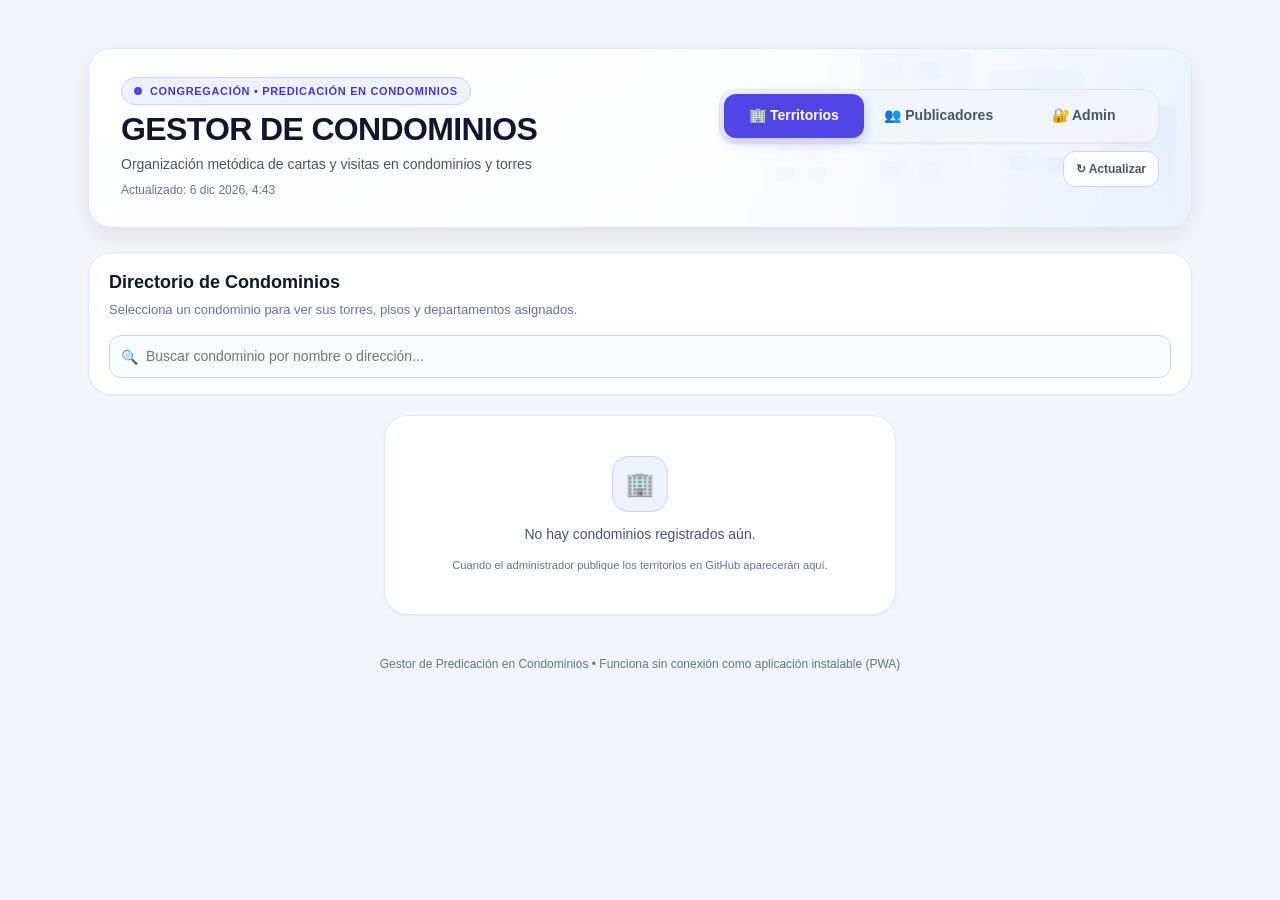
==== index.html @ 6f437507 "Inicializar Gestor de Predicación en Condominios (PWA + JSON + GitHub Pages)" ====
<!DOCTYPE html>
<html lang="es">
<head>
  <meta charset="UTF-8">
  <meta name="viewport" content="width=device-width, initial-scale=1.0, viewport-fit=cover">
  <meta name="description" content="Gestor de Predicación en Condominios: organización metódica de cartas, visitas, torres y asignaciones.">
  <meta name="theme-color" content="#4338ca">
  <meta name="apple-mobile-web-app-capable" content="yes">
  <meta name="apple-mobile-web-app-status-bar-style" content="default">
  <meta name="apple-mobile-web-app-title" content="Condominios">

  <title>Gestor de Predicación en Condominios</title>

  <link rel="manifest" href="./manifest.json">
  <link rel="icon" type="image/svg+xml" href="./assets/icons/icon.svg">
  <link rel="icon" type="image/png" sizes="192x192" href="./assets/icons/icon-192.png">
  <link rel="apple-touch-icon" href="./assets/icons/apple-touch-icon.png">

  <link rel="stylesheet" href="./css/variables.css">
  <link rel="stylesheet" href="./css/main.css">
  <link rel="stylesheet" href="./css/layout.css">
  <link rel="stylesheet" href="./css/components.css">
  <link rel="stylesheet" href="./css/admin.css">
</head>
<body>
  <a class="skip-link" href="#main-content">Ir al contenido principal</a>

  <div class="app-shell">
    <!-- Banners de estado: offline, caché antigua, actualización PWA, cambios sin publicar -->
    <div id="system-banners" class="status-bar-stack" aria-live="polite"></div>

    <!-- Encabezado principal -->
    <header class="app-header">
      <div class="app-header__inner">
        <div class="app-header__brand">
          <span class="app-badge">
            <span class="app-badge__dot" aria-hidden="true"></span>
            <span id="header-congregation-badge">Congregación • Predicación en Condominios</span>
          </span>
          <h1 id="header-app-title" class="app-header__title">GESTOR DE CONDOMINIOS</h1>
          <p id="header-app-subtitle" class="app-header__subtitle">
            Organización metódica de cartas y visitas en condominios y torres
          </p>
          <div class="app-header__meta">
            <span id="header-sync-status">Cargando datos...</span>
          </div>
        </div>

        <div class="app-header__nav-wrap">
          <nav class="tab-nav" role="tablist" aria-label="Secciones principales">
            <button type="button" role="tab" aria-selected="true" aria-controls="tab-territorios" id="btn-tab-territorios" class="tab-btn is-active">
              🏢 Territorios
            </button>
            <button type="button" role="tab" aria-selected="false" aria-controls="tab-hermanos" id="btn-tab-hermanos" class="tab-btn">
              👥 Publicadores
            </button>
            <button type="button" role="tab" aria-selected="false" aria-controls="tab-admin" id="btn-tab-admin" class="tab-btn">
              🔐 Admin
            </button>
          </nav>

          <div class="header-actions">
            <button type="button" id="btn-refresh-data" class="btn btn--secondary btn--sm" title="Consultar últimas actualizaciones">
              ↻ Actualizar
            </button>
            <button type="button" id="btn-install-pwa" class="btn btn--primary btn--sm hidden">
              📲 Instalar App
            </button>
          </div>
        </div>
      </div>
    </header>

    <main id="main-content">
      <!-- PESTAÑA 1: TERRITORIOS -->
      <section id="tab-territorios" class="tab-panel" role="tabpanel" aria-labelledby="btn-tab-territorios">
        <div class="section-toolbar">
          <div class="section-toolbar__top">
            <div>
              <h2 class="section-title">Directorio de Condominios</h2>
              <p class="section-desc">Selecciona un condominio para ver sus torres, pisos y departamentos asignados.</p>
            </div>
            <button type="button" id="btn-nuevo-condominio" class="btn btn--primary hidden">
              + Nuevo Condominio
            </button>
          </div>

          <div class="toolbar-controls">
            <div class="search-box">
              <span class="search-box__icon" aria-hidden="true">🔍</span>
              <label for="search-condos" class="sr-only">Buscar condominio</label>
              <input type="search" id="search-condos" class="input search-box__input" placeholder="Buscar condominio por nombre o dirección...">
            </div>
          </div>
        </div>

        <div id="app-container" class="cards-grid"></div>
      </section>

      <!-- PESTAÑA 2: PUBLICADORES / HERMANOS -->
      <section id="tab-hermanos" class="tab-panel hidden" role="tabpanel" aria-labelledby="btn-tab-hermanos">
        <div class="panel-surface">
          <div class="section-toolbar__top">
            <div>
              <h2 class="section-title">Publicadores / Hermanos</h2>
              <p class="section-desc">Consulta las asignaciones activas por publicador, sus colores y torres fijas.</p>
            </div>
            <button type="button" id="btn-agregar-hermano" class="btn btn--primary hidden">
              + Agregar Publicador
            </button>
          </div>

          <div class="search-box">
            <span class="search-box__icon" aria-hidden="true">🔍</span>
            <label for="search-hermanos" class="sr-only">Buscar publicador</label>
            <input type="search" id="search-hermanos" class="input search-box__input" placeholder="Buscar publicador por nombre...">
          </div>

          <div id="mis-asignaciones-container" class="hidden"></div>
          <div id="hermanos-container" class="publishers-grid"></div>
        </div>
      </section>

      <!-- PESTAÑA 3: ADMINISTRACIÓN -->
      <section id="tab-admin" class="tab-panel hidden" role="tabpanel" aria-labelledby="btn-tab-admin">
        <div id="admin-container"></div>
      </section>
    </main>

    <footer class="app-footer">
      Gestor de Predicación en Condominios • Funciona sin conexión como aplicación instalable (PWA)
    </footer>
  </div>

  <!-- Ventana Operativa de Condominio -->
  <div id="modal-condo-operativo" class="modal-backdrop hidden" role="dialog" aria-modal="true" aria-labelledby="operativo-condo-nombre">
    <div id="condo-modal-box" class="modal-window">
      <div class="modal-window__header">
        <div>
          <span class="modal-window__eyebrow">Panel del Condominio</span>
          <h2 id="operativo-condo-nombre" class="modal-window__title">Nombre del Condominio</h2>
          <p id="operativo-condo-info" class="modal-window__sub">Dirección y Administración</p>
        </div>
        <div class="modal-window__actions">
          <button type="button" id="operativo-btn-editar" class="btn btn--secondary btn--sm hidden">⚙️ Configurar</button>
          <button type="button" id="operativo-btn-add-torre" class="btn btn--primary btn--sm hidden">+ Torre</button>
          <button type="button" id="condo-modal-max" class="btn btn--soft btn--icon" title="Maximizar / Restaurar" aria-label="Maximizar o restaurar ventana">⤢</button>
          <button type="button" id="condo-modal-close" class="btn btn--soft btn--icon" title="Cerrar" aria-label="Cerrar ventana">✕</button>
        </div>
      </div>
      <div id="operativo-condo-body" class="modal-window__body"></div>
    </div>
  </div>

  <!-- Ventana Operativa de Torre -->
  <div id="modal-torre-operativo" class="modal-backdrop modal-backdrop--torre hidden" role="dialog" aria-modal="true" aria-labelledby="operativo-torre-nombre">
    <div id="torre-modal-box" class="modal-window">
      <div class="modal-window__header modal-window__header--torre">
        <div>
          <span id="operativo-torre-condo-tag" class="modal-window__eyebrow">Condominio</span>
          <h2 id="operativo-torre-nombre" class="modal-window__title">Nombre de la Torre</h2>
          <p id="operativo-torre-stats" class="modal-window__sub">Avance y detalles</p>
        </div>
        <div class="modal-window__actions">
          <button type="button" id="torre-btn-excluir" class="btn btn--tower-ghost btn--sm hidden">🚫 Excluir</button>
          <button type="button" id="torre-btn-asignar" class="btn btn--tower-light btn--sm hidden">👥 Asignar</button>
          <button type="button" id="torre-btn-reiniciar" class="btn btn--tower-ghost btn--sm hidden">🔄 Reiniciar ciclo</button>
          <button type="button" id="torre-modal-max" class="btn btn--tower-ghost btn--icon" title="Maximizar / Restaurar" aria-label="Maximizar o restaurar torre">⤢</button>
          <button type="button" id="torre-modal-close" class="btn btn--tower-ghost btn--icon" title="Cerrar" aria-label="Cerrar torre">✕</button>
        </div>
      </div>
      <div id="operativo-torre-body" class="modal-window__body"></div>
    </div>
  </div>

  <!-- Modal General de Formularios / Detalle -->
  <div id="modal" class="modal-backdrop modal-backdrop--general hidden" role="dialog" aria-modal="true" aria-labelledby="modal-title">
    <div class="modal-dialog">
      <h3 id="modal-title" class="modal-dialog__title">Título</h3>
      <div id="modal-body" class="modal-dialog__body"></div>
      <div id="modal-footer" class="modal-dialog__footer">
        <button type="button" id="modal-btn-cancelar" data-close-modal class="btn btn--soft">Cerrar</button>
        <button type="button" id="modal-btn-guardar" class="btn btn--primary">Guardar</button>
      </div>
    </div>
  </div>

  <!-- Modal de Confirmación Accesible -->
  <div id="modal-confirm" class="modal-backdrop modal-backdrop--confirm hidden" role="alertdialog" aria-modal="true" aria-labelledby="confirm-title" aria-describedby="confirm-message">
    <div class="modal-dialog modal-dialog--sm">
      <h3 id="confirm-title" class="modal-dialog__title">Confirmar</h3>
      <p id="confirm-message" class="section-desc" style="font-size:0.875rem; color:var(--color-text-secondary); margin:0;"></p>
      <div class="modal-dialog__footer">
        <button type="button" id="confirm-btn-cancel" class="btn btn--soft">Cancelar</button>
        <button type="button" id="confirm-btn-accept" class="btn btn--primary">Confirmar</button>
      </div>
    </div>
  </div>

  <!-- Contenedor de Toasts -->
  <div id="toast-container" class="toast-container" aria-live="polite" aria-atomic="true"></div>

  <script type="module" src="./js/app.js"></script>
</body>
</html>
---- css/variables.css ----
/* ==========================================================================
   Variables y Tokens de Diseño - Gestor de Condominios
   ========================================================================== */

:root {
  /* Tipografía nativa de alta legibilidad sin dependencias externas */
  --font-sans: -apple-system, BlinkMacSystemFont, "Segoe UI", Roboto, "Helvetica Neue", Arial, "Noto Sans", sans-serif;
  --font-mono: ui-monospace, SFMono-Regular, Menlo, Monaco, Consolas, "Liberation Mono", monospace;

  /* Paleta base */
  --color-bg: #f1f5f9;
  --color-surface: #ffffff;
  --color-surface-alt: #f8fafc;
  --color-surface-muted: #e2e8f0;

  --color-text: #0f172a;
  --color-text-secondary: #475569;
  --color-text-muted: #64748b;

  --color-border: #e2e8f0;
  --color-border-strong: #cbd5e1;

  /* Identidad principal */
  --color-primary: #4f46e5;
  --color-primary-hover: #4338ca;
  --color-primary-dark: #312e81;
  --color-primary-soft: #eef2ff;
  --color-primary-border: #c7d2fe;

  /* Estados semánticos */
  --color-success: #059669;
  --color-success-soft: #d1fae5;
  --color-success-border: #6ee7b7;
  --color-success-text: #064e3b;

  --color-warning: #d97706;
  --color-warning-soft: #fef3c7;
  --color-warning-border: #fcd34d;
  --color-warning-text: #78350f;

  --color-danger: #dc2626;
  --color-danger-hover: #b91c1c;
  --color-danger-soft: #fee2e2;
  --color-danger-border: #fca5a5;
  --color-danger-text: #7f1d1d;

  /* Radios y sombras */
  --radius-sm: 0.5rem;
  --radius-md: 0.75rem;
  --radius-lg: 1rem;
  --radius-xl: 1.5rem;
  --radius-full: 9999px;

  --shadow-xs: 0 1px 2px rgba(15, 23, 42, 0.05);
  --shadow-sm: 0 2px 6px rgba(15, 23, 42, 0.06);
  --shadow-md: 0 8px 20px rgba(15, 23, 42, 0.08);
  --shadow-xl: 0 20px 40px rgba(15, 23, 42, 0.18);

  /* Espaciado */
  --space-1: 0.25rem;
  --space-2: 0.5rem;
  --space-3: 0.75rem;
  --space-4: 1rem;
  --space-5: 1.25rem;
  --space-6: 1.5rem;

  /* Capas z-index */
  --z-banner: 20;
  --z-modal-condo: 30;
  --z-modal-torre: 40;
  --z-modal-general: 60;
  --z-modal-confirm: 70;
  --z-toast: 80;
}

/* Paleta de colores distintivos para publicadores (WCAG AA contrastado) */
[data-color="indigo"]  { --pub-bg: #e0e7ff; --pub-border: #a5b4fc; --pub-text: #312e81; --pub-dot: #4f46e5; }
[data-color="emerald"] { --pub-bg: #d1fae5; --pub-border: #6ee7b7; --pub-text: #064e3b; --pub-dot: #059669; }
[data-color="amber"]   { --pub-bg: #fef3c7; --pub-border: #fcd34d; --pub-text: #78350f; --pub-dot: #d97706; }
[data-color="rose"]    { --pub-bg: #ffe4e6; --pub-border: #fda4af; --pub-text: #881337; --pub-dot: #e11d48; }
[data-color="cyan"]    { --pub-bg: #cffafe; --pub-border: #67e8f9; --pub-text: #164e63; --pub-dot: #0891b2; }
[data-color="purple"]  { --pub-bg: #f3e8ff; --pub-border: #d8b4fe; --pub-text: #581c87; --pub-dot: #9333ea; }
[data-color="blue"]    { --pub-bg: #dbeafe; --pub-border: #93c5fd; --pub-text: #1e3a8a; --pub-dot: #2563eb; }
[data-color="violet"]  { --pub-bg: #ede9fe; --pub-border: #c4b5fd; --pub-text: #4c1d95; --pub-dot: #7c3aed; }
[data-color="orange"]  { --pub-bg: #ffedd5; --pub-border: #fdba74; --pub-text: #7c2d12; --pub-dot: #ea580c; }
[data-color="lime"]    { --pub-bg: #ecfccb; --pub-border: #bef264; --pub-text: #365314; --pub-dot: #65a30d; }
[data-color="fuchsia"] { --pub-bg: #fae8ff; --pub-border: #f0abfc; --pub-text: #701a75; --pub-dot: #c026d3; }
[data-color="slate"]   { --pub-bg: #e2e8f0; --pub-border: #94a3b8; --pub-text: #0f172a; --pub-dot: #475569; }
---- css/main.css ----
/* ==========================================================================
   Base, Reset y Accesibilidad
   ========================================================================== */

*,
*::before,
*::after {
  box-sizing: border-box;
}

html {
  -webkit-text-size-adjust: 100%;
  scroll-behavior: smooth;
}

body {
  margin: 0;
  font-family: var(--font-sans);
  font-size: 16px;
  line-height: 1.5;
  color: var(--color-text);
  background-color: var(--color-bg);
  min-height: 100dvh;
  -webkit-font-smoothing: antialiased;
  padding: env(safe-area-inset-top) env(safe-area-inset-right) env(safe-area-inset-bottom) env(safe-area-inset-left);
}

body.modal-open {
  overflow: hidden;
}

img,
svg {
  display: block;
  max-width: 100%;
}

button,
input,
select,
textarea {
  font: inherit;
  color: inherit;
}

button {
  cursor: pointer;
}

/* Foco accesible para teclado */
:focus-visible {
  outline: 3px solid var(--color-primary);
  outline-offset: 2px;
}

/* Oculto accesible para lectores de pantalla */
.sr-only {
  position: absolute;
  width: 1px;
  height: 1px;
  padding: 0;
  margin: -1px;
  overflow: hidden;
  clip: rect(0, 0, 0, 0);
  white-space: nowrap;
  border: 0;
}

.hidden {
  display: none !important;
}

::selection {
  background-color: var(--color-primary);
  color: #ffffff;
}

/* Enlace de salto al contenido */
.skip-link {
  position: absolute;
  top: -100px;
  left: var(--space-4);
  background: var(--color-primary-dark);
  color: #ffffff;
  padding: var(--space-2) var(--space-4);
  border-radius: var(--radius-md);
  font-weight: 700;
  font-size: 0.875rem;
  z-index: 100;
  text-decoration: none;
  transition: top 0.15s ease;
}

.skip-link:focus {
  top: var(--space-4);
}
---- css/layout.css ----
/* ==========================================================================
   Layout Principal, Header, Navegación y Grids Mobile-First
   ========================================================================== */

.app-shell {
  width: 100%;
  max-width: 72rem;
  margin: 0 auto;
  padding: var(--space-3);
  display: flex;
  flex-direction: column;
  gap: var(--space-5);
}

/* Barra superior de estado (offline / actualización PWA / sincronización) */
.status-bar-stack {
  display: flex;
  flex-direction: column;
  gap: var(--space-2);
}

.system-banner {
  display: flex;
  flex-wrap: wrap;
  align-items: center;
  justify-content: space-between;
  gap: var(--space-3);
  padding: var(--space-3) var(--space-4);
  border-radius: var(--radius-lg);
  font-size: 0.8125rem;
  font-weight: 600;
  border: 1px solid transparent;
  box-shadow: var(--shadow-xs);
}

.system-banner--warning {
  background-color: var(--color-warning-soft);
  border-color: var(--color-warning-border);
  color: var(--color-warning-text);
}

.system-banner--info {
  background-color: var(--color-primary-soft);
  border-color: var(--color-primary-border);
  color: var(--color-primary-dark);
}

.system-banner--success {
  background-color: var(--color-success-soft);
  border-color: var(--color-success-border);
  color: var(--color-success-text);
}

/* Header principal sin altura rígida para evitar desbordes móviles */
.app-header {
  position: relative;
  background-color: var(--color-surface);
  background-image:
    linear-gradient(110deg, rgba(255, 255, 255, 0.96) 0%, rgba(255, 255, 255, 0.88) 58%, rgba(238, 242, 255, 0.78) 100%),
    url('../assets/images/header-pattern.svg');
  background-size: cover;
  background-position: center;
  border-radius: var(--radius-xl);
  border: 1px solid var(--color-border);
  box-shadow: var(--shadow-md);
  overflow: hidden;
}

.app-header__inner {
  padding: var(--space-5);
  display: flex;
  flex-direction: column;
  gap: var(--space-4);
}

.app-header__brand {
  display: flex;
  flex-direction: column;
  gap: 0.375rem;
}

.app-badge {
  display: inline-flex;
  align-items: center;
  gap: 0.5rem;
  align-self: flex-start;
  padding: 0.3rem 0.75rem;
  border-radius: var(--radius-full);
  background-color: var(--color-primary-soft);
  border: 1px solid var(--color-primary-border);
  color: var(--color-primary-hover);
  font-size: 0.6875rem;
  font-weight: 800;
  letter-spacing: 0.06em;
  text-transform: uppercase;
}

.app-badge__dot {
  width: 0.5rem;
  height: 0.5rem;
  border-radius: var(--radius-full);
  background-color: var(--color-primary);
}

.app-header__title {
  margin: 0;
  font-size: 1.5rem;
  font-weight: 800;
  letter-spacing: -0.02em;
  line-height: 1.15;
  color: var(--color-text);
}

.app-header__subtitle {
  margin: 0;
  font-size: 0.8125rem;
  color: var(--color-text-secondary);
  font-weight: 500;
}

.app-header__meta {
  display: flex;
  flex-wrap: wrap;
  align-items: center;
  gap: var(--space-2);
  font-size: 0.75rem;
  color: var(--color-text-muted);
}

/* Navegación por pestañas */
.app-header__nav-wrap {
  display: flex;
  flex-direction: column;
  gap: var(--space-2);
}

.tab-nav {
  display: grid;
  grid-template-columns: repeat(3, minmax(0, 1fr));
  gap: 0.25rem;
  background-color: var(--color-bg);
  padding: 0.25rem;
  border-radius: var(--radius-lg);
  border: 1px solid var(--color-border);
  box-shadow: var(--shadow-xs);
}

.tab-btn {
  border: none;
  background: transparent;
  padding: 0.625rem 0.5rem;
  min-height: 44px;
  border-radius: var(--radius-md);
  font-size: 0.75rem;
  font-weight: 600;
  color: var(--color-text-secondary);
  display: inline-flex;
  align-items: center;
  justify-content: center;
  gap: 0.375rem;
  transition: background-color 0.15s ease, color 0.15s ease, box-shadow 0.15s ease;
  white-space: nowrap;
}

.tab-btn:hover {
  color: var(--color-text);
  background-color: rgba(226, 232, 240, 0.7);
}

.tab-btn.is-active {
  background-color: var(--color-primary);
  color: #ffffff;
  font-weight: 700;
  box-shadow: 0 4px 12px rgba(79, 70, 229, 0.28);
}

.header-actions {
  display: flex;
  flex-wrap: wrap;
  align-items: center;
  justify-content: space-between;
  gap: var(--space-2);
}

/* Secciones principales */
.tab-panel {
  display: flex;
  flex-direction: column;
  gap: var(--space-5);
}

.section-toolbar {
  background-color: var(--color-surface);
  border: 1px solid var(--color-border);
  border-radius: var(--radius-xl);
  padding: var(--space-4) var(--space-5);
  box-shadow: var(--shadow-xs);
  display: flex;
  flex-direction: column;
  gap: var(--space-4);
}

.section-toolbar__top {
  display: flex;
  flex-direction: column;
  gap: var(--space-3);
}

.section-title {
  margin: 0;
  font-size: 1.125rem;
  font-weight: 800;
  color: var(--color-text);
}

.section-desc {
  margin: 0.25rem 0 0;
  font-size: 0.8125rem;
  color: var(--color-text-muted);
}

.toolbar-controls {
  display: flex;
  flex-wrap: wrap;
  align-items: center;
  gap: var(--space-2);
}

/* Grids de tarjetas */
.cards-grid {
  display: grid;
  grid-template-columns: minmax(0, 1fr);
  gap: var(--space-4);
}

.publishers-grid {
  display: grid;
  grid-template-columns: minmax(0, 1fr);
  gap: var(--space-3);
}

/* Footer discreto */
.app-footer {
  padding: var(--space-4) var(--space-2);
  text-align: center;
  font-size: 0.75rem;
  color: var(--color-text-muted);
}

/* Tablet y escritorio */
@media (min-width: 640px) {
  .app-shell {
    padding: var(--space-6);
    gap: var(--space-6);
  }

  .app-header__inner {
    padding: var(--space-6) var(--space-6);
  }

  .app-header__title {
    font-size: 2rem;
  }

  .app-header__subtitle {
    font-size: 0.875rem;
  }

  .tab-btn {
    padding: 0.625rem 1rem;
    font-size: 0.875rem;
  }

  .section-toolbar__top {
    flex-direction: row;
    align-items: center;
    justify-content: space-between;
  }

  .cards-grid {
    grid-template-columns: repeat(2, minmax(0, 1fr));
    gap: var(--space-5);
  }

  .publishers-grid {
    grid-template-columns: repeat(2, minmax(0, 1fr));
  }
}

@media (min-width: 960px) {
  .app-header__inner {
    flex-direction: row;
    align-items: center;
    justify-content: space-between;
    padding: 1.75rem 2rem;
  }

  .app-header__nav-wrap {
    align-items: flex-end;
  }

  .tab-nav {
    display: inline-grid;
    width: auto;
  }

  .cards-grid {
    grid-template-columns: repeat(3, minmax(0, 1fr));
  }
}
---- css/components.css ----
/* ==========================================================================
   Componentes Reutilizables: Botones, Tarjetas, Modales, Mapa de Pisos
   ========================================================================== */

/* Botones */
.btn {
  display: inline-flex;
  align-items: center;
  justify-content: center;
  gap: 0.45rem;
  min-height: 40px;
  padding: 0.5rem 1rem;
  border-radius: var(--radius-md);
  border: 1px solid transparent;
  font-size: 0.8125rem;
  font-weight: 700;
  line-height: 1.2;
  text-decoration: none;
  transition: background-color 0.15s ease, border-color 0.15s ease, transform 0.1s ease, box-shadow 0.15s ease;
  white-space: nowrap;
}

.btn:active:not(:disabled) {
  transform: scale(0.98);
}

.btn:disabled {
  opacity: 0.5;
  cursor: not-allowed;
}

.btn--sm {
  min-height: 36px;
  padding: 0.375rem 0.75rem;
  font-size: 0.75rem;
}

.btn--icon {
  min-height: 38px;
  min-width: 38px;
  padding: 0.4rem;
}

.btn--primary {
  background-color: var(--color-primary);
  color: #ffffff;
  box-shadow: 0 4px 12px rgba(79, 70, 229, 0.22);
}

.btn--primary:hover:not(:disabled) {
  background-color: var(--color-primary-hover);
}

.btn--secondary {
  background-color: var(--color-surface);
  border-color: var(--color-border-strong);
  color: var(--color-text-secondary);
}

.btn--secondary:hover:not(:disabled) {
  background-color: var(--color-surface-alt);
  color: var(--color-text);
}

.btn--soft {
  background-color: var(--color-bg);
  border-color: var(--color-border);
  color: var(--color-text-secondary);
}

.btn--soft:hover:not(:disabled) {
  background-color: var(--color-surface-muted);
  color: var(--color-text);
}

.btn--success {
  background-color: var(--color-success);
  color: #ffffff;
}

.btn--success:hover:not(:disabled) {
  background-color: #047857;
}

.btn--danger-soft {
  background-color: var(--color-danger-soft);
  border-color: var(--color-danger-border);
  color: var(--color-danger-text);
}

.btn--danger-soft:hover:not(:disabled) {
  background-color: #fecaca;
}

.btn--danger {
  background-color: var(--color-danger);
  color: #ffffff;
}

.btn--danger:hover:not(:disabled) {
  background-color: var(--color-danger-hover);
}

.btn--tower-ghost {
  background-color: rgba(255, 255, 255, 0.14);
  border-color: rgba(255, 255, 255, 0.24);
  color: #ffffff;
}

.btn--tower-ghost:hover:not(:disabled) {
  background-color: rgba(255, 255, 255, 0.24);
}

.btn--tower-light {
  background-color: #ffffff;
  color: var(--color-primary-dark);
}

.btn--tower-light:hover:not(:disabled) {
  background-color: var(--color-primary-soft);
}

/* Campos de formulario */
.field {
  display: flex;
  flex-direction: column;
  gap: 0.375rem;
}

.field__label {
  font-size: 0.75rem;
  font-weight: 700;
  color: var(--color-text-secondary);
}

.field__hint {
  margin: 0;
  font-size: 0.7rem;
  color: var(--color-text-muted);
}

.input,
.select,
.textarea {
  width: 100%;
  padding: 0.625rem 0.875rem;
  background-color: var(--color-surface-alt);
  border: 1px solid var(--color-border-strong);
  border-radius: var(--radius-md);
  font-size: 0.875rem;
  color: var(--color-text);
  transition: border-color 0.15s ease, box-shadow 0.15s ease, background-color 0.15s ease;
}

.input:focus,
.select:focus,
.textarea:focus {
  outline: none;
  border-color: var(--color-primary);
  background-color: var(--color-surface);
  box-shadow: 0 0 0 3px rgba(79, 70, 229, 0.15);
}

.textarea--mono {
  font-family: var(--font-mono);
  font-size: 0.8rem;
  line-height: 1.5;
}

.search-box {
  position: relative;
  flex: 1 1 220px;
  min-width: 0;
}

.search-box__input {
  padding-left: 2.25rem;
  min-height: 40px;
}

.search-box__icon {
  position: absolute;
  left: 0.75rem;
  top: 50%;
  transform: translateY(-50%);
  color: var(--color-text-muted);
  pointer-events: none;
  font-size: 0.875rem;
}

/* Badges y Chips */
.badge {
  display: inline-flex;
  align-items: center;
  gap: 0.25rem;
  padding: 0.25rem 0.65rem;
  border-radius: var(--radius-md);
  font-size: 0.7rem;
  font-weight: 700;
  border: 1px solid transparent;
  white-space: nowrap;
}

.badge--indigo {
  background-color: var(--color-primary-soft);
  border-color: var(--color-primary-border);
  color: var(--color-primary-hover);
}

.badge--success {
  background-color: var(--color-success-soft);
  border-color: var(--color-success-border);
  color: var(--color-success-text);
}

.badge--warning {
  background-color: var(--color-warning-soft);
  border-color: var(--color-warning-border);
  color: var(--color-warning-text);
}

.badge--muted {
  background-color: var(--color-bg);
  border-color: var(--color-border);
  color: var(--color-text-secondary);
}

/* Tarjetas de Condominio y Torre */
.entity-card {
  background-color: var(--color-surface);
  border: 1px solid var(--color-border);
  border-radius: var(--radius-xl);
  padding: var(--space-5);
  display: flex;
  flex-direction: column;
  justify-content: space-between;
  gap: var(--space-4);
  box-shadow: var(--shadow-xs);
  transition: border-color 0.15s ease, box-shadow 0.15s ease, transform 0.15s ease;
  cursor: pointer;
}

.entity-card:hover {
  border-color: var(--color-primary);
  box-shadow: var(--shadow-md);
  transform: translateY(-1px);
}

.entity-card__head {
  display: flex;
  justify-content: space-between;
  align-items: flex-start;
  gap: var(--space-3);
  border-bottom: 1px solid var(--color-bg);
  padding-bottom: var(--space-3);
}

.entity-card__title {
  margin: 0;
  font-size: 1.0625rem;
  font-weight: 800;
  color: var(--color-text);
  line-height: 1.25;
  word-break: break-word;
}

.entity-card:hover .entity-card__title {
  color: var(--color-primary);
}

.entity-card__subtitle {
  margin: 0.25rem 0 0;
  font-size: 0.78rem;
  color: var(--color-text-muted);
  font-weight: 500;
}

.entity-card__foot {
  padding-top: var(--space-3);
  border-top: 1px solid var(--color-bg);
  display: flex;
  justify-content: space-between;
  align-items: center;
  gap: var(--space-2);
}

.entity-card__cta {
  font-size: 0.78rem;
  font-weight: 800;
  color: var(--color-primary);
}

.entity-card__actions {
  display: flex;
  align-items: center;
  gap: 0.25rem;
}

/* Barra de progreso */
.progress-block {
  display: flex;
  flex-direction: column;
  gap: 0.4rem;
}

.progress-block__meta {
  display: flex;
  justify-content: space-between;
  font-size: 0.75rem;
  font-weight: 600;
  color: var(--color-text-secondary);
}

.progress-track {
  width: 100%;
  height: 0.65rem;
  background-color: var(--color-bg);
  border: 1px solid var(--color-border);
  border-radius: var(--radius-full);
  padding: 2px;
  overflow: hidden;
}

.progress-fill {
  height: 100%;
  background: linear-gradient(90deg, var(--color-primary), #6366f1);
  border-radius: var(--radius-full);
  transition: width 0.3s ease;
}

.progress-fill--done {
  background: linear-gradient(90deg, var(--color-success), #10b981);
}

/* Estados vacíos */
.empty-state {
  background-color: var(--color-surface);
  border: 1px solid var(--color-border);
  border-radius: var(--radius-xl);
  padding: 2.5rem var(--space-5);
  text-align: center;
  max-width: 32rem;
  margin: 0 auto;
  display: flex;
  flex-direction: column;
  align-items: center;
  gap: var(--space-3);
  box-shadow: var(--shadow-xs);
}

.empty-state__icon {
  width: 3.5rem;
  height: 3.5rem;
  border-radius: var(--radius-lg);
  background-color: var(--color-primary-soft);
  border: 1px solid var(--color-primary-border);
  display: flex;
  align-items: center;
  justify-content: center;
  font-size: 1.5rem;
}

.empty-state__text {
  margin: 0;
  font-size: 0.875rem;
  color: var(--color-text-secondary);
  font-weight: 500;
}

/* Tarjetas de publicadores */
.panel-surface {
  background-color: var(--color-surface);
  border: 1px solid var(--color-border);
  border-radius: var(--radius-xl);
  padding: var(--space-5);
  box-shadow: var(--shadow-xs);
  display: flex;
  flex-direction: column;
  gap: var(--space-4);
}

.publisher-card {
  background-color: var(--color-surface-alt);
  border: 1px solid var(--color-border);
  border-radius: var(--radius-lg);
  padding: var(--space-4);
  display: flex;
  flex-direction: column;
  gap: var(--space-3);
  transition: border-color 0.15s ease, box-shadow 0.15s ease;
}

.publisher-card:hover {
  border-color: var(--color-border-strong);
  box-shadow: var(--shadow-xs);
}

.publisher-card__top {
  display: flex;
  justify-content: space-between;
  align-items: flex-start;
  gap: var(--space-3);
}

.publisher-card__identity {
  display: flex;
  align-items: flex-start;
  gap: var(--space-3);
  min-width: 0;
}

.color-dot {
  width: 1rem;
  height: 1rem;
  border-radius: var(--radius-full);
  background-color: var(--pub-dot, #94a3b8);
  border: 2px solid #ffffff;
  box-shadow: 0 0 0 1px var(--pub-border, #cbd5e1);
  flex-shrink: 0;
  margin-top: 0.2rem;
}

.publisher-card__name {
  margin: 0;
  font-size: 0.9375rem;
  font-weight: 800;
  color: var(--color-text);
  word-break: break-word;
}

.publisher-card__meta {
  margin: 0.15rem 0 0;
  font-size: 0.75rem;
  color: var(--color-text-muted);
}

.publisher-card__tower {
  margin-top: 0.25rem;
  display: inline-block;
  font-size: 0.72rem;
  font-weight: 700;
  color: var(--color-primary-hover);
}

/* Vista Mis Asignaciones */
.my-assignments-box {
  background-color: var(--color-surface);
  border: 1px solid var(--color-border);
  border-radius: var(--radius-xl);
  padding: var(--space-5);
  box-shadow: var(--shadow-xs);
  display: flex;
  flex-direction: column;
  gap: var(--space-4);
}

.assignment-group-card {
  background-color: var(--color-surface-alt);
  border: 1px solid var(--color-border);
  border-radius: var(--radius-lg);
  padding: var(--space-4);
  display: flex;
  flex-direction: column;
  gap: var(--space-2);
}

.assignment-chips {
  display: flex;
  flex-wrap: wrap;
  gap: 0.4rem;
}

.assignment-chip {
  display: inline-flex;
  align-items: center;
  gap: 0.3rem;
  padding: 0.3rem 0.6rem;
  border-radius: var(--radius-sm);
  font-size: 0.75rem;
  font-weight: 700;
  background-color: var(--pub-bg, var(--color-primary-soft));
  border: 1px solid var(--pub-border, var(--color-primary-border));
  color: var(--pub-text, var(--color-primary-dark));
}

.assignment-chip.is-completed {
  background-color: var(--color-success-soft);
  border-color: var(--color-success-border);
  color: var(--color-success-text);
  text-decoration: line-through;
}

/* Modales Operativos y Generales */
.modal-backdrop {
  position: fixed;
  inset: 0;
  background-color: rgba(15, 23, 42, 0.56);
  backdrop-filter: blur(3px);
  display: flex;
  align-items: center;
  justify-content: center;
  padding: var(--space-2);
  z-index: var(--z-modal-condo);
}

.modal-backdrop--torre {
  z-index: var(--z-modal-torre);
}

.modal-backdrop--general {
  z-index: var(--z-modal-general);
  padding: var(--space-4);
}

.modal-backdrop--confirm {
  z-index: var(--z-modal-confirm);
  padding: var(--space-4);
}

.modal-window {
  background-color: var(--color-bg);
  width: 100%;
  max-width: 68rem;
  height: 92dvh;
  border-radius: var(--radius-xl);
  border: 1px solid var(--color-border);
  box-shadow: var(--shadow-xl);
  display: flex;
  flex-direction: column;
  overflow: hidden;
}

.modal-window.is-maximized {
  max-width: 100%;
  height: 100dvh;
  border-radius: 0;
}

.modal-window__header {
  background-color: var(--color-surface);
  border-bottom: 1px solid var(--color-border);
  padding: var(--space-4);
  display: flex;
  flex-wrap: wrap;
  justify-content: space-between;
  align-items: center;
  gap: var(--space-3);
  flex-shrink: 0;
}

.modal-window__header--torre {
  background-color: var(--color-primary-dark);
  border-bottom-color: #1e1b4b;
  color: #ffffff;
}

.modal-window__eyebrow {
  display: block;
  font-size: 0.65rem;
  font-weight: 800;
  letter-spacing: 0.08em;
  text-transform: uppercase;
  color: var(--color-primary);
}

.modal-window__header--torre .modal-window__eyebrow {
  color: #c7d2fe;
}

.modal-window__title {
  margin: 0.1rem 0 0;
  font-size: 1.15rem;
  font-weight: 800;
  line-height: 1.2;
}

.modal-window__sub {
  margin: 0.15rem 0 0;
  font-size: 0.75rem;
  color: var(--color-text-muted);
}

.modal-window__header--torre .modal-window__sub {
  color: #e0e7ff;
}

.modal-window__actions {
  display: flex;
  flex-wrap: wrap;
  align-items: center;
  gap: 0.4rem;
}

.modal-window__body {
  flex: 1 1 auto;
  overflow-y: auto;
  padding: var(--space-4);
  display: flex;
  flex-direction: column;
  gap: var(--space-4);
}

/* Modal Diálogo Estándar */
.modal-dialog {
  background-color: var(--color-surface);
  width: 100%;
  max-width: 34rem;
  border-radius: var(--radius-xl);
  border: 1px solid var(--color-border);
  box-shadow: var(--shadow-xl);
  padding: var(--space-5);
  display: flex;
  flex-direction: column;
  gap: var(--space-4);
  max-height: 90dvh;
}

.modal-dialog--sm {
  max-width: 26rem;
}

.modal-dialog__title {
  margin: 0;
  font-size: 1.125rem;
  font-weight: 800;
  color: var(--color-text);
}

.modal-dialog__body {
  overflow-y: auto;
  display: flex;
  flex-direction: column;
  gap: var(--space-4);
  padding-right: 0.25rem;
}

.modal-dialog__footer {
  display: flex;
  justify-content: flex-end;
  flex-wrap: wrap;
  gap: var(--space-2);
  padding-top: var(--space-3);
  border-top: 1px solid var(--color-bg);
}

/* Vista de Torre: barra de control, mapa por piso y resumen lateral */
.tower-control-bar {
  background-color: var(--color-surface);
  border: 1px solid var(--color-border);
  border-radius: var(--radius-xl);
  padding: var(--space-4);
  display: flex;
  flex-direction: column;
  gap: var(--space-3);
  box-shadow: var(--shadow-xs);
}

.tower-control-bar__row {
  display: flex;
  flex-wrap: wrap;
  align-items: center;
  justify-content: space-between;
  gap: var(--space-3);
}

.tower-grid {
  display: grid;
  grid-template-columns: minmax(0, 1fr);
  gap: var(--space-5);
}

.floor-list {
  display: flex;
  flex-direction: column;
  gap: var(--space-3);
}

.floor-card {
  background-color: var(--color-surface);
  border: 1px solid var(--color-border);
  border-radius: var(--radius-xl);
  padding: var(--space-4);
  box-shadow: var(--shadow-xs);
  display: flex;
  flex-direction: column;
  gap: var(--space-3);
}

.floor-card__head {
  display: flex;
  justify-content: space-between;
  align-items: center;
  border-bottom: 1px solid var(--color-bg);
  padding-bottom: var(--space-2);
}

.floor-card__title {
  font-size: 0.75rem;
  font-weight: 900;
  letter-spacing: 0.08em;
  color: var(--color-primary);
}

.floor-card__count {
  font-size: 0.7rem;
  font-weight: 600;
  color: var(--color-text-muted);
}

.apartments-wrap {
  display: flex;
  flex-wrap: wrap;
  gap: 0.5rem;
}

/* Botones / fichas de departamento */
.apt-btn {
  position: relative;
  min-height: 44px;
  min-width: 3.4rem;
  padding: 0.45rem 0.75rem;
  border-radius: var(--radius-md);
  border: 1px solid var(--color-border-strong);
  background-color: var(--color-surface-alt);
  color: var(--color-text);
  font-size: 0.8125rem;
  font-weight: 800;
  display: inline-flex;
  flex-direction: column;
  align-items: center;
  justify-content: center;
  gap: 0.1rem;
  transition: transform 0.1s ease, box-shadow 0.15s ease, border-color 0.15s ease;
}

.apt-btn:hover {
  box-shadow: var(--shadow-xs);
  border-color: var(--color-primary);
}

.apt-btn:active {
  transform: scale(0.96);
}

.apt-btn.has-publisher {
  background-color: var(--pub-bg);
  border-color: var(--pub-border);
  color: var(--pub-text);
}

.apt-btn.is-completed {
  background-color: var(--color-success-soft);
  border-color: var(--color-success-border);
  color: var(--color-success-text);
}

/* Mantiene el color distintivo del publicador como borde izquierdo aunque esté completado */
.apt-btn.has-publisher.is-completed {
  box-shadow: inset 4px 0 0 var(--pub-dot);
}

.apt-btn.is-completed .apt-btn__num {
  text-decoration: line-through;
}

.apt-btn.is-local-done {
  box-shadow: inset 0 0 0 2px var(--color-primary);
}

.apt-btn.is-excluded {
  background-color: var(--color-bg);
  border-color: var(--color-border);
  color: var(--color-text-muted);
  text-decoration: line-through;
  font-weight: 600;
}

.apt-btn__sub {
  font-size: 0.625rem;
  font-weight: 700;
  opacity: 0.85;
  max-width: 4.5rem;
  overflow: hidden;
  text-overflow: ellipsis;
  white-space: nowrap;
}

/* Lista de verificación/exclusiones/asignaciones dentro de modales */
.checklist-box {
  max-height: 15rem;
  overflow-y: auto;
  padding: 0.4rem;
  border: 1px solid var(--color-border);
  border-radius: var(--radius-lg);
  background-color: var(--color-surface-alt);
  display: flex;
  flex-direction: column;
  gap: 0.4rem;
}

.checklist-item {
  background-color: var(--color-surface);
  border: 1px solid var(--color-border);
  border-radius: var(--radius-md);
  padding: 0.55rem 0.75rem;
  display: flex;
  flex-direction: column;
  gap: 0.45rem;
  font-size: 0.8125rem;
}

.checklist-row {
  display: flex;
  align-items: center;
  gap: 0.55rem;
  cursor: pointer;
  font-weight: 600;
}

.radio-group {
  display: flex;
  flex-wrap: wrap;
  gap: 0.75rem;
  padding-left: 1.5rem;
  font-size: 0.75rem;
  color: var(--color-text-secondary);
}

/* Toasts accesibles */
.toast-container {
  position: fixed;
  bottom: var(--space-4);
  right: var(--space-4);
  left: var(--space-4);
  display: flex;
  flex-direction: column;
  align-items: flex-end;
  gap: var(--space-2);
  z-index: var(--z-toast);
  pointer-events: none;
}

.toast {
  pointer-events: auto;
  width: 100%;
  max-width: 24rem;
  background-color: var(--color-text);
  color: #ffffff;
  border-radius: var(--radius-lg);
  padding: 0.75rem 1rem;
  font-size: 0.8125rem;
  font-weight: 600;
  box-shadow: var(--shadow-xl);
  display: flex;
  align-items: center;
  justify-content: space-between;
  gap: var(--space-3);
}

.toast--success { background-color: #065f46; }
.toast--error { background-color: #991b1b; }
.toast--warning { background-color: #92400e; }

.legend-strip {
  display: flex;
  flex-wrap: wrap;
  gap: 0.65rem;
  font-size: 0.72rem;
  color: var(--color-text-secondary);
}

.legend-item {
  display: inline-flex;
  align-items: center;
  gap: 0.3rem;
}

@media (min-width: 640px) {
  .modal-backdrop {
    padding: var(--space-5);
  }

  .modal-window__header,
  .modal-window__body {
    padding: var(--space-5);
  }

  .modal-window__title {
    font-size: 1.35rem;
  }

  .toast-container {
    left: auto;
  }
}

@media (min-width: 960px) {
  .tower-grid {
    grid-template-columns: minmax(0, 2fr) minmax(0, 1fr);
    align-items: start;
  }

  .tower-control-bar {
    flex-direction: row;
    align-items: center;
    justify-content: space-between;
  }
}
---- css/admin.css ----
/* ==========================================================================
   Panel de Administración y Estado de Sincronización
   ========================================================================== */

.admin-layout {
  display: flex;
  flex-direction: column;
  gap: var(--space-5);
}

.admin-card {
  background-color: var(--color-surface);
  border: 1px solid var(--color-border);
  border-radius: var(--radius-xl);
  padding: var(--space-5);
  box-shadow: var(--shadow-xs);
  display: flex;
  flex-direction: column;
  gap: var(--space-4);
}

.admin-card--highlight {
  border-color: var(--color-primary-border);
  background: linear-gradient(180deg, #ffffff 0%, #f8faff 100%);
}

.admin-header-bar {
  display: flex;
  flex-direction: column;
  gap: var(--space-3);
  border-bottom: 1px solid var(--color-bg);
  padding-bottom: var(--space-4);
}

.admin-status-pill {
  display: inline-flex;
  align-items: center;
  gap: 0.45rem;
  padding: 0.35rem 0.75rem;
  border-radius: var(--radius-full);
  font-size: 0.75rem;
  font-weight: 700;
  align-self: flex-start;
}

.admin-status-pill--online {
  background-color: var(--color-success-soft);
  color: var(--color-success-text);
  border: 1px solid var(--color-success-border);
}

.admin-status-pill--pending {
  background-color: var(--color-warning-soft);
  color: var(--color-warning-text);
  border: 1px solid var(--color-warning-border);
}

.admin-status-pill--local {
  background-color: var(--color-primary-soft);
  color: var(--color-primary-dark);
  border: 1px solid var(--color-primary-border);
}

.admin-grid {
  display: grid;
  grid-template-columns: minmax(0, 1fr);
  gap: var(--space-4);
}

.admin-stats-grid {
  display: grid;
  grid-template-columns: repeat(2, minmax(0, 1fr));
  gap: var(--space-3);
}

.stat-tile {
  background-color: var(--color-surface-alt);
  border: 1px solid var(--color-border);
  border-radius: var(--radius-lg);
  padding: var(--space-3) var(--space-4);
}

.stat-tile__value {
  display: block;
  font-size: 1.35rem;
  font-weight: 800;
  color: var(--color-primary-dark);
}

.stat-tile__label {
  font-size: 0.72rem;
  font-weight: 600;
  color: var(--color-text-muted);
}

.notice-box {
  border-radius: var(--radius-lg);
  padding: var(--space-3) var(--space-4);
  font-size: 0.8rem;
  line-height: 1.5;
  border: 1px solid var(--color-border);
  background-color: var(--color-surface-alt);
  color: var(--color-text-secondary);
}

.notice-box--privacy {
  background-color: #fffbeb;
  border-color: #fde68a;
  color: #78350f;
}

.notice-box--security {
  background-color: var(--color-primary-soft);
  border-color: var(--color-primary-border);
  color: var(--color-primary-dark);
}

.admin-form-grid {
  display: grid;
  grid-template-columns: minmax(0, 1fr);
  gap: var(--space-3);
}

.admin-actions-row {
  display: flex;
  flex-wrap: wrap;
  gap: var(--space-2);
}

.help-steps {
  margin: 0;
  padding-left: 1.2rem;
  display: flex;
  flex-direction: column;
  gap: 0.35rem;
  font-size: 0.78rem;
  color: var(--color-text-secondary);
}

.file-input-label {
  cursor: pointer;
}

@media (min-width: 640px) {
  .admin-header-bar {
    flex-direction: row;
    align-items: center;
    justify-content: space-between;
  }

  .admin-stats-grid {
    grid-template-columns: repeat(4, minmax(0, 1fr));
  }

  .admin-form-grid {
    grid-template-columns: repeat(2, minmax(0, 1fr));
  }
}

@media (min-width: 900px) {
  .admin-grid {
    grid-template-columns: repeat(2, minmax(0, 1fr));
    align-items: start;
  }
}
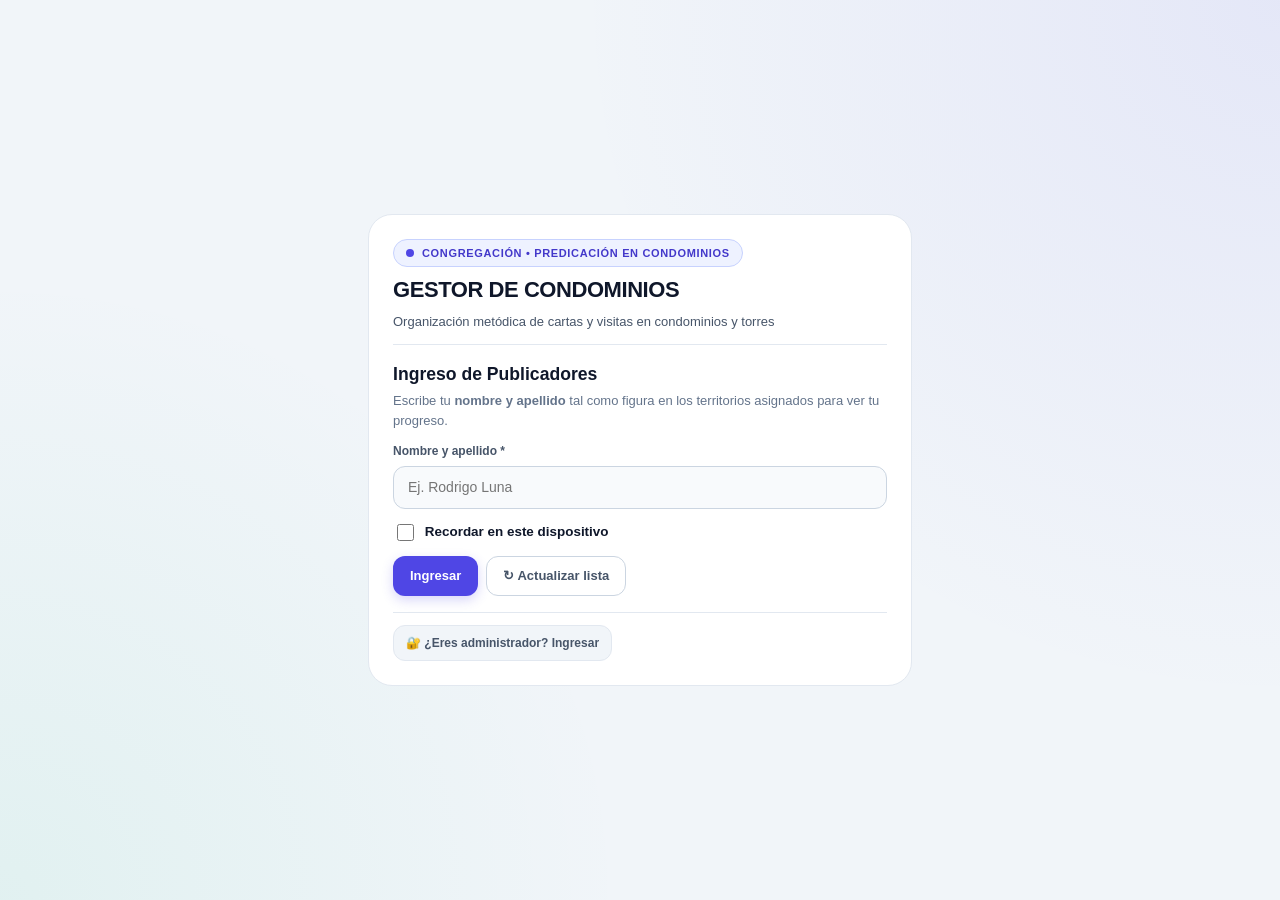
==== commit 458c1b1e: "feat: add publisher login, tentative assignments, reporting system, and backend worker" ====
--- a/index.html
+++ b/index.html
@@ -25,7 +25,10 @@
 <body>
   <a class="skip-link" href="#main-content">Ir al contenido principal</a>
 
-  <div class="app-shell">
+  <!-- Puerta de acceso obligatoria (Publicador por nombre y apellido o Admin) -->
+  <div id="auth-gate" class="auth-gate hidden" role="region" aria-label="Inicio de sesión"></div>
+
+  <div id="app-shell" class="app-shell hidden">
     <!-- Banners de estado: offline, caché antigua, actualización PWA, cambios sin publicar -->
     <div id="system-banners" class="status-bar-stack" aria-live="polite"></div>
 
@@ -42,24 +45,31 @@
             Organización metódica de cartas y visitas en condominios y torres
           </p>
           <div class="app-header__meta">
+            <div id="header-user-session" class="session-pill hidden"></div>
             <span id="header-sync-status">Cargando datos...</span>
           </div>
         </div>
 
         <div class="app-header__nav-wrap">
           <nav class="tab-nav" role="tablist" aria-label="Secciones principales">
+            <button type="button" role="tab" aria-selected="false" aria-controls="tab-mis-asignaciones" id="btn-tab-mis-asignaciones" class="tab-btn hidden">
+              📋 Mis Asignaciones
+            </button>
             <button type="button" role="tab" aria-selected="true" aria-controls="tab-territorios" id="btn-tab-territorios" class="tab-btn is-active">
               🏢 Territorios
             </button>
-            <button type="button" role="tab" aria-selected="false" aria-controls="tab-hermanos" id="btn-tab-hermanos" class="tab-btn">
+            <button type="button" role="tab" aria-selected="false" aria-controls="tab-hermanos" id="btn-tab-hermanos" class="tab-btn hidden">
               👥 Publicadores
             </button>
             <button type="button" role="tab" aria-selected="false" aria-controls="tab-admin" id="btn-tab-admin" class="tab-btn">
-              🔐 Admin
+              🔐 Admin <span id="admin-notif-badge" class="tab-badge hidden">0</span>
             </button>
           </nav>
 
           <div class="header-actions">
+            <button type="button" id="btn-switch-session" class="btn btn--secondary btn--sm hidden" title="Ingresar con otra persona o cerrar sesión">
+              🔄 Cambiar de sesión
+            </button>
             <button type="button" id="btn-refresh-data" class="btn btn--secondary btn--sm" title="Consultar últimas actualizaciones">
               ↻ Actualizar
             </button>
@@ -72,13 +82,18 @@
     </header>
 
     <main id="main-content">
-      <!-- PESTAÑA 1: TERRITORIOS -->
+      <!-- PESTAÑA PUBLICADOR: MIS ASIGNACIONES -->
+      <section id="tab-mis-asignaciones" class="tab-panel hidden" role="tabpanel" aria-labelledby="btn-tab-mis-asignaciones">
+        <div id="mis-asignaciones-view" class="panel-surface"></div>
+      </section>
+
+      <!-- PESTAÑA TERRITORIOS / MIS TORRES -->
       <section id="tab-territorios" class="tab-panel" role="tabpanel" aria-labelledby="btn-tab-territorios">
         <div class="section-toolbar">
           <div class="section-toolbar__top">
             <div>
-              <h2 class="section-title">Directorio de Condominios</h2>
-              <p class="section-desc">Selecciona un condominio para ver sus torres, pisos y departamentos asignados.</p>
+              <h2 id="territorios-section-title" class="section-title">Directorio de Condominios</h2>
+              <p id="territorios-section-desc" class="section-desc">Selecciona un condominio para ver sus torres, pisos y departamentos asignados.</p>
             </div>
             <button type="button" id="btn-nuevo-condominio" class="btn btn--primary hidden">
               + Nuevo Condominio
@@ -97,7 +112,7 @@
         <div id="app-container" class="cards-grid"></div>
       </section>
 
-      <!-- PESTAÑA 2: PUBLICADORES / HERMANOS -->
+      <!-- PESTAÑA 2: PUBLICADORES / HERMANOS (SOLO ADMIN) -->
       <section id="tab-hermanos" class="tab-panel hidden" role="tabpanel" aria-labelledby="btn-tab-hermanos">
         <div class="panel-surface">
           <div class="section-toolbar__top">
--- a/css/layout.css
+++ b/css/layout.css
@@ -135,8 +135,9 @@
 }
 
 .tab-nav {
-  display: grid;
-  grid-template-columns: repeat(3, minmax(0, 1fr));
+  display: flex;
+  flex-wrap: wrap;
+  align-items: stretch;
   gap: 0.25rem;
   background-color: var(--color-bg);
   padding: 0.25rem;
@@ -146,6 +147,7 @@
 }
 
 .tab-btn {
+  flex: 1 1 0;
   border: none;
   background: transparent;
   padding: 0.625rem 0.5rem;
@@ -174,6 +176,132 @@
   box-shadow: 0 4px 12px rgba(79, 70, 229, 0.28);
 }
 
+.tab-badge {
+  display: inline-flex;
+  align-items: center;
+  justify-content: center;
+  min-width: 1.25rem;
+  height: 1.25rem;
+  padding: 0 0.35rem;
+  border-radius: var(--radius-full);
+  background-color: var(--color-warning);
+  color: #ffffff;
+  font-size: 0.6875rem;
+  font-weight: 800;
+  line-height: 1;
+}
+
+.tab-btn.is-active .tab-badge {
+  background-color: #ffffff;
+  color: var(--color-primary-dark);
+}
+
+.session-pill {
+  display: inline-flex;
+  align-items: center;
+  gap: 0.45rem;
+  padding: 0.25rem 0.65rem;
+  border-radius: var(--radius-full);
+  background-color: var(--color-surface-alt);
+  border: 1px solid var(--color-border);
+  color: var(--color-text);
+  font-size: 0.75rem;
+  font-weight: 600;
+}
+
+.pub-dot {
+  width: 0.6rem;
+  height: 0.6rem;
+  border-radius: var(--radius-full);
+  display: inline-block;
+  flex-shrink: 0;
+}
+
+/* Puerta de acceso inicial (Publicador / Admin) */
+.auth-gate {
+  min-height: 100vh;
+  display: flex;
+  align-items: center;
+  justify-content: center;
+  padding: var(--space-4);
+  background-image:
+    radial-gradient(circle at top right, rgba(79, 70, 229, 0.08), transparent 45%),
+    radial-gradient(circle at bottom left, rgba(16, 185, 129, 0.07), transparent 40%);
+}
+
+.auth-gate__card {
+  width: 100%;
+  max-width: 34rem;
+  background-color: var(--color-surface);
+  border-radius: var(--radius-xl);
+  border: 1px solid var(--color-border);
+  box-shadow: var(--shadow-lg);
+  padding: var(--space-5);
+  display: flex;
+  flex-direction: column;
+  gap: var(--space-4);
+}
+
+.auth-gate__brand {
+  display: flex;
+  flex-direction: column;
+  gap: 0.375rem;
+  padding-bottom: var(--space-3);
+  border-bottom: 1px solid var(--color-border);
+}
+
+.auth-gate__title {
+  margin: 0;
+  font-size: 1.375rem;
+  font-weight: 800;
+  letter-spacing: -0.02em;
+  color: var(--color-text);
+}
+
+.auth-gate__subtitle {
+  margin: 0;
+  font-size: 0.8125rem;
+  color: var(--color-text-secondary);
+}
+
+.auth-gate__form {
+  display: flex;
+  flex-direction: column;
+  gap: var(--space-3);
+}
+
+.auth-gate__loading {
+  padding: var(--space-5) 0;
+  text-align: center;
+  font-size: 0.875rem;
+  font-weight: 600;
+  color: var(--color-text-secondary);
+}
+
+.auth-gate__switch {
+  padding-top: var(--space-3);
+  border-top: 1px solid var(--color-border);
+  display: flex;
+  justify-content: flex-start;
+}
+
+.checkbox-inline {
+  display: inline-flex;
+  align-items: center;
+  gap: 0.5rem;
+  font-size: 0.84rem;
+  font-weight: 600;
+  color: var(--color-text);
+  cursor: pointer;
+  user-select: none;
+}
+
+.checkbox-inline input[type="checkbox"] {
+  width: 1.05rem;
+  height: 1.05rem;
+  accent-color: var(--color-primary);
+}
+
 .header-actions {
   display: flex;
   flex-wrap: wrap;
@@ -271,6 +399,14 @@
     font-size: 0.875rem;
   }
 
+  .auth-gate__card {
+    padding: var(--space-6);
+  }
+
+  .header-actions {
+    justify-content: flex-end;
+  }
+
   .section-toolbar__top {
     flex-direction: row;
     align-items: center;
@@ -300,8 +436,12 @@
   }
 
   .tab-nav {
-    display: inline-grid;
+    display: inline-flex;
     width: auto;
+  }
+
+  .tab-btn {
+    flex: 0 0 auto;
   }
 
   .cards-grid {
--- a/css/components.css
+++ b/css/components.css
@@ -454,6 +454,69 @@
   gap: var(--space-4);
 }
 
+.my-assignments-header {
+  display: flex;
+  flex-direction: column;
+  gap: var(--space-3);
+}
+
+.my-assignments-actions {
+  display: flex;
+  flex-wrap: wrap;
+  gap: var(--space-2);
+}
+
+.my-stats-strip {
+  display: grid;
+  grid-template-columns: repeat(3, minmax(0, 1fr));
+  gap: var(--space-2);
+}
+
+.my-stat-pill {
+  padding: var(--space-3);
+  border-radius: var(--radius-lg);
+  border: 1px solid var(--color-border);
+  background-color: var(--color-surface-alt);
+  display: flex;
+  flex-direction: column;
+  gap: 0.15rem;
+}
+
+.my-stat-pill__num {
+  font-size: 1.25rem;
+  font-weight: 800;
+  line-height: 1.1;
+}
+
+.my-stat-pill__label {
+  font-size: 0.72rem;
+  font-weight: 700;
+}
+
+.my-stat-pill--pending {
+  background-color: var(--pub-bg, var(--color-primary-soft));
+  border-color: var(--pub-border, var(--color-primary-border));
+  color: var(--pub-text, var(--color-primary-dark));
+}
+
+.my-stat-pill--review {
+  background-color: var(--color-warning-soft);
+  border: 2px dashed var(--color-warning);
+  color: var(--color-warning-text);
+}
+
+.my-stat-pill--done {
+  background-color: var(--color-success-soft);
+  border-color: var(--color-success-border);
+  color: var(--color-success-text);
+}
+
+.my-groups-list {
+  display: flex;
+  flex-direction: column;
+  gap: var(--space-3);
+}
+
 .assignment-group-card {
   background-color: var(--color-surface-alt);
   border: 1px solid var(--color-border);
@@ -461,7 +524,95 @@
   padding: var(--space-4);
   display: flex;
   flex-direction: column;
+  gap: var(--space-3);
+}
+
+.assignment-group-card__head {
+  display: flex;
+  flex-direction: column;
   gap: var(--space-2);
+}
+
+.assignment-group-card__title {
+  margin: 0;
+  font-size: 0.95rem;
+  font-weight: 800;
+  color: var(--color-text);
+}
+
+.my-apt-grid {
+  display: grid;
+  grid-template-columns: repeat(auto-fill, minmax(7.25rem, 1fr));
+  gap: var(--space-2);
+}
+
+.my-apt-tile {
+  border-radius: var(--radius-md);
+  padding: 0.55rem 0.65rem;
+  min-height: 3.5rem;
+  display: flex;
+  flex-direction: column;
+  align-items: flex-start;
+  justify-content: center;
+  gap: 0.2rem;
+  text-align: left;
+  cursor: pointer;
+  transition: transform 0.1s ease, box-shadow 0.12s ease;
+}
+
+.my-apt-tile:hover {
+  transform: translateY(-1px);
+  box-shadow: var(--shadow-sm);
+}
+
+.my-apt-tile.is-pending {
+  background-color: var(--pub-bg, var(--color-primary-soft));
+  border: 1.5px solid var(--pub-border, var(--color-primary-border));
+  color: var(--pub-text, var(--color-primary-dark));
+}
+
+.my-apt-tile.is-user-reported {
+  background-color: var(--color-warning-soft);
+  border: 2px dashed var(--color-warning);
+  color: var(--color-warning-text);
+  box-shadow: inset 4px 0 0 var(--pub-dot, var(--color-warning));
+}
+
+.my-apt-tile.is-completed {
+  background-color: var(--color-success-soft);
+  border: 1.5px solid var(--color-success-border);
+  color: var(--color-success-text);
+  box-shadow: inset 4px 0 0 var(--pub-dot, var(--color-success));
+}
+
+.my-apt-tile__num {
+  font-size: 0.92rem;
+  font-weight: 800;
+  line-height: 1.1;
+}
+
+.my-apt-tile.is-completed .my-apt-tile__num {
+  text-decoration: line-through;
+}
+
+.my-apt-tile__status {
+  font-size: 0.68rem;
+  font-weight: 700;
+  line-height: 1.1;
+}
+
+@media (min-width: 640px) {
+  .my-assignments-header {
+    flex-direction: row;
+    align-items: center;
+    justify-content: space-between;
+  }
+
+  .assignment-group-card__head {
+    flex-direction: row;
+    align-items: flex-start;
+    justify-content: space-between;
+  }
 }
 
 .assignment-chips {
@@ -481,6 +632,23 @@
   background-color: var(--pub-bg, var(--color-primary-soft));
   border: 1px solid var(--pub-border, var(--color-primary-border));
   color: var(--pub-text, var(--color-primary-dark));
+}
+
+.assignment-chip--btn {
+  cursor: pointer;
+  transition: transform 0.1s ease, box-shadow 0.12s ease;
+}
+
+.assignment-chip--btn:hover {
+  transform: translateY(-1px);
+  box-shadow: var(--shadow-xs);
+}
+
+.assignment-chip.is-user-reported {
+  background-color: var(--color-warning-soft);
+  border: 2px dashed var(--color-warning);
+  color: var(--color-warning-text);
+  box-shadow: inset 3px 0 0 var(--pub-dot, var(--color-warning));
 }
 
 .assignment-chip.is-completed {
@@ -748,9 +916,23 @@
   color: var(--pub-text);
 }
 
+.apt-btn.is-user-reported {
+  background-color: var(--color-warning-soft);
+  border: 2px dashed var(--color-warning);
+  color: var(--color-warning-text);
+}
+
+.apt-btn.has-publisher.is-user-reported {
+  box-shadow: inset 4px 0 0 var(--pub-dot);
+}
+
+.apt-btn.is-user-reported .apt-btn__num {
+  text-decoration: none;
+}
+
 .apt-btn.is-completed {
   background-color: var(--color-success-soft);
-  border-color: var(--color-success-border);
+  border: 1.5px solid var(--color-success-border);
   color: var(--color-success-text);
 }
 
@@ -773,6 +955,29 @@
   color: var(--color-text-muted);
   text-decoration: line-through;
   font-weight: 600;
+}
+
+.apt-btn.is-other-neutral {
+  background-color: var(--color-surface-alt);
+  border-color: var(--color-border);
+  color: var(--color-text-muted);
+  opacity: 0.72;
+  cursor: default;
+}
+
+.apt-btn.is-readonly {
+  cursor: default;
+}
+
+.apt-btn.is-other-neutral:hover,
+.apt-btn.is-readonly:hover {
+  box-shadow: none;
+  border-color: var(--color-border);
+}
+
+.apt-btn.is-other-neutral:active,
+.apt-btn.is-readonly:active {
+  transform: none;
 }
 
 .apt-btn__sub {
@@ -875,6 +1080,24 @@
   gap: 0.3rem;
 }
 
+.legend-swatch {
+  display: inline-block;
+  width: 0.9rem;
+  height: 0.9rem;
+  border-radius: 0.25rem;
+  flex-shrink: 0;
+}
+
+.legend-swatch--review {
+  background-color: var(--color-warning-soft);
+  border: 2px dashed var(--color-warning);
+}
+
+.legend-swatch--done {
+  background-color: var(--color-success-soft);
+  border: 1.5px solid var(--color-success-border);
+}
+
 @media (min-width: 640px) {
   .modal-backdrop {
     padding: var(--space-5);
--- a/css/admin.css
+++ b/css/admin.css
@@ -22,6 +22,18 @@
 .admin-card--highlight {
   border-color: var(--color-primary-border);
   background: linear-gradient(180deg, #ffffff 0%, #f8faff 100%);
+}
+
+.admin-card--attention {
+  border-color: var(--color-warning);
+  background: linear-gradient(180deg, #fffdf7 0%, #ffffff 100%);
+  box-shadow: 0 0 0 3px rgba(245, 158, 11, 0.14);
+}
+
+.admin-gate-inner {
+  display: flex;
+  flex-direction: column;
+  gap: var(--space-3);
 }
 
 .admin-header-bar {
@@ -115,6 +127,93 @@
   color: var(--color-primary-dark);
 }
 
+.notice-box--warning {
+  background-color: var(--color-warning-soft);
+  border-color: var(--color-warning-border);
+  color: var(--color-warning-text);
+}
+
+.notice-box--danger {
+  background-color: #fef2f2;
+  border-color: #fecaca;
+  color: #991b1b;
+}
+
+.review-list {
+  display: flex;
+  flex-direction: column;
+  gap: var(--space-2);
+}
+
+.review-item {
+  border-radius: var(--radius-lg);
+  border: 1.5px dashed var(--color-warning);
+  background-color: #fffdf5;
+  padding: var(--space-3) var(--space-4);
+  display: flex;
+  flex-direction: column;
+  gap: var(--space-3);
+}
+
+.review-item__body {
+  display: flex;
+  flex-direction: column;
+  gap: 0.25rem;
+}
+
+.review-item__top {
+  display: flex;
+  flex-wrap: wrap;
+  align-items: center;
+  justify-content: space-between;
+  gap: var(--space-2);
+}
+
+.review-item__publisher {
+  display: inline-flex;
+  align-items: center;
+  gap: 0.45rem;
+  font-size: 0.875rem;
+  color: var(--color-text);
+}
+
+.review-item__meta {
+  display: inline-flex;
+  flex-wrap: wrap;
+  align-items: center;
+  gap: 0.45rem;
+  font-size: 0.72rem;
+  font-weight: 600;
+  color: var(--color-text-muted);
+}
+
+.review-item__badge {
+  padding: 0.1rem 0.45rem;
+  border-radius: var(--radius-full);
+  background-color: var(--color-warning-soft);
+  border: 1px solid var(--color-warning-border);
+  color: var(--color-warning-text);
+  font-weight: 700;
+}
+
+.review-item__location {
+  font-size: 0.84rem;
+  color: var(--color-text-secondary);
+}
+
+.review-item__note {
+  margin: 0.15rem 0 0;
+  font-size: 0.78rem;
+  font-style: italic;
+  color: var(--color-warning-text);
+}
+
+.review-item__actions {
+  display: flex;
+  flex-wrap: wrap;
+  gap: var(--space-2);
+}
+
 .admin-form-grid {
   display: grid;
   grid-template-columns: minmax(0, 1fr);
@@ -149,11 +248,17 @@
   }
 
   .admin-stats-grid {
-    grid-template-columns: repeat(4, minmax(0, 1fr));
+    grid-template-columns: repeat(auto-fit, minmax(8.5rem, 1fr));
   }
 
   .admin-form-grid {
     grid-template-columns: repeat(2, minmax(0, 1fr));
+  }
+
+  .review-item {
+    flex-direction: row;
+    align-items: center;
+    justify-content: space-between;
   }
 }
 
